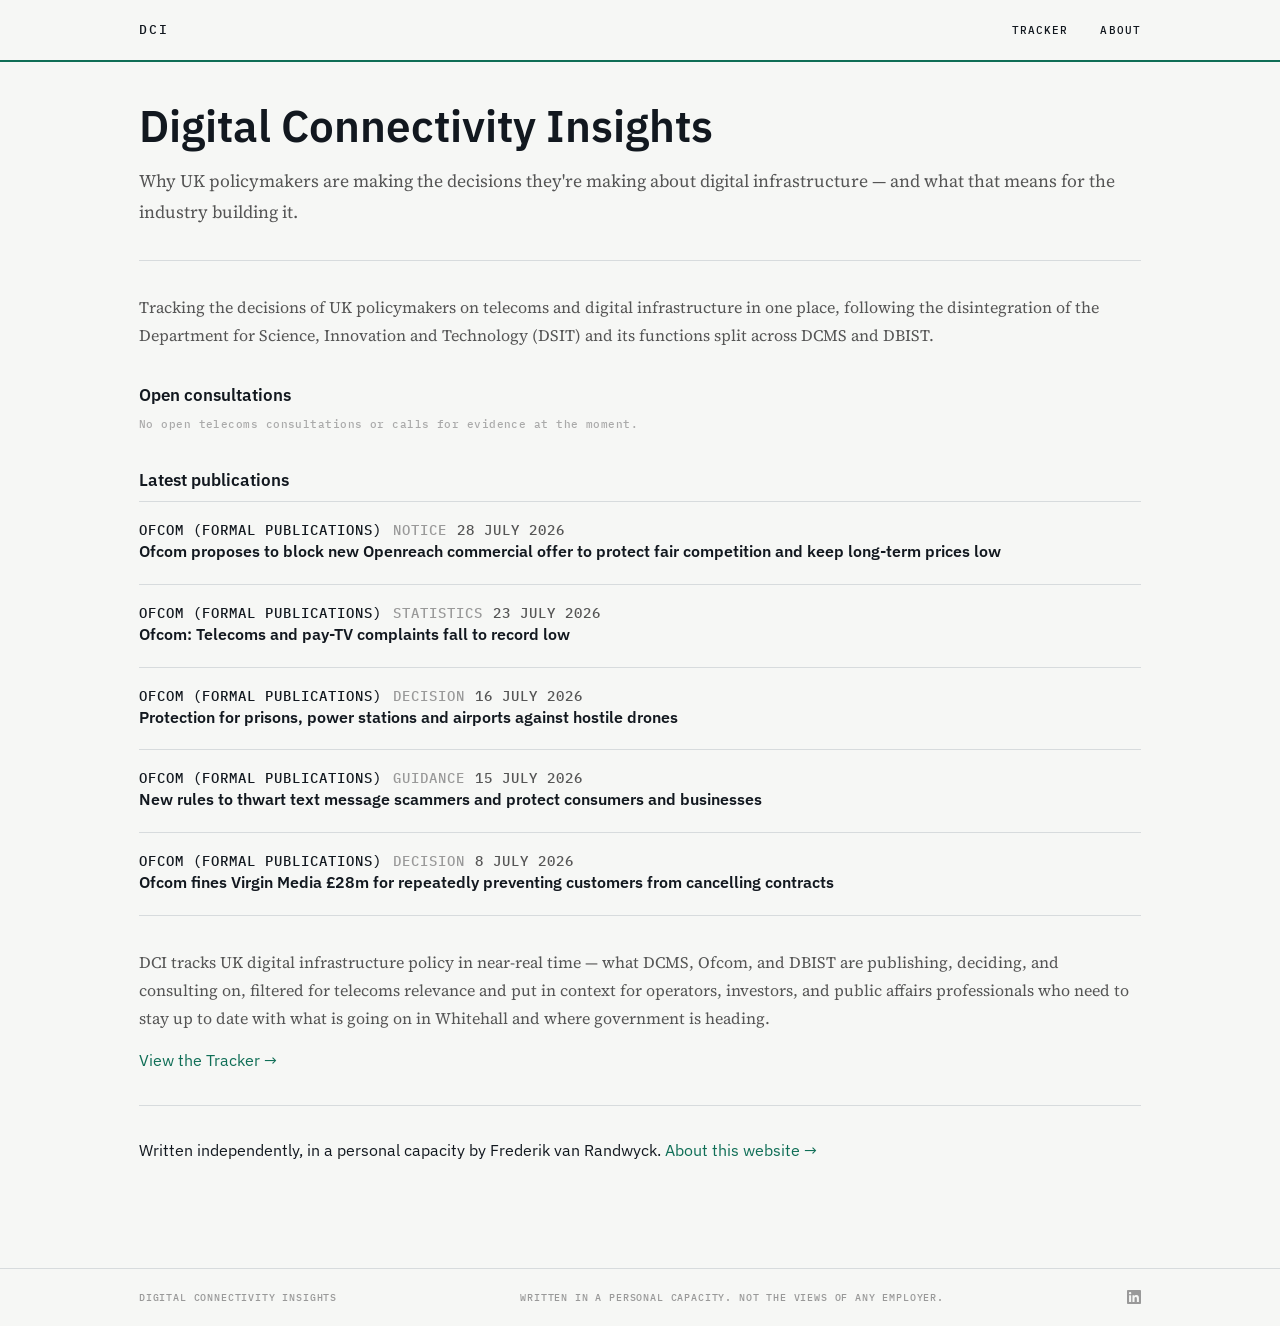
==== index.html @ fc5053cb "Fix homepage link text and destinations 'About this website' link now points to tracker.html with te" ====
<!DOCTYPE html>
<html lang="en">
<head>
  <meta charset="UTF-8">
  <meta name="viewport" content="width=device-width, initial-scale=1.0">
  <title>Digital Connectivity Insights</title>
  <link rel="preconnect" href="https://fonts.googleapis.com">
  <link rel="preconnect" href="https://fonts.gstatic.com" crossorigin>
  <link href="https://fonts.googleapis.com/css2?family=IBM+Plex+Mono:wght@500&family=IBM+Plex+Sans:wght@400;600&family=Source+Serif+4:ital,wght@0,400;1,400&display=swap" rel="stylesheet">
  <link rel="stylesheet" href="css/style.css">
</head>
<body class="wide">

  <nav>
    <div class="nav-inner">
      <a href="index.html" class="site-name">DCI</a>
      <a href="tracker.html">Tracker</a>
      <a href="about.html">About</a>
    </div>
  </nav>

  <main>
    <section class="hero">
      <h1>Digital Connectivity Insights</h1>
      <p class="tagline">Why UK policymakers are making the decisions they're making about digital infrastructure — and what that means for the industry building it.</p>
    </section>

    <p class="home-tracker-cta">Tracking the decisions of UK policymakers on telecoms and digital infrastructure in one place, following the disintegration of the Department for Science, Innovation and Technology (DSIT) and its functions split across DCMS and DBIST.</p>

    <section class="home-section">
      <h2>Open consultations</h2>
      <div id="open-consultations"><p class="no-results">Loading…</p></div>
    </section>

    <section class="home-section">
      <h2>Latest publications</h2>
      <div id="latest-publications"><p class="no-results">Loading…</p></div>
    </section>

    <p class="home-tracker-cta">DCI tracks UK digital infrastructure policy in near-real time — what DCMS, Ofcom, and DBIST are publishing, deciding, and consulting on, filtered for telecoms relevance and put in context for operators, investors, and public affairs professionals who need to stay up to date with what is going on in Whitehall and where government is heading.</p>

    <p><a href="tracker.html">View the Tracker →</a></p>

    <hr>

    <p>Written independently, in a personal capacity by Frederik van Randwyck. <a href="about.html">About this website →</a></p>
  </main>

  <footer>
    <div class="footer-inner">
      <span>Digital Connectivity Insights</span>
      <span>Written in a personal capacity. Not the views of any employer.</span>
      <a href="https://www.linkedin.com/in/frederik-van-randwyck-b518a2125/" class="footer-linkedin" target="_blank" rel="noopener" aria-label="LinkedIn profile">
        <svg xmlns="http://www.w3.org/2000/svg" viewBox="0 0 24 24" width="14" height="14" fill="currentColor" aria-hidden="true"><path d="M20.447 20.452h-3.554v-5.569c0-1.328-.027-3.037-1.852-3.037-1.853 0-2.136 1.445-2.136 2.939v5.667H9.351V9h3.414v1.561h.046c.477-.9 1.637-1.85 3.37-1.85 3.601 0 4.267 2.37 4.267 5.455v6.286zM5.337 7.433c-1.144 0-2.063-.926-2.063-2.065 0-1.138.92-2.063 2.063-2.063 1.14 0 2.064.925 2.064 2.063 0 1.139-.925 2.065-2.064 2.065zm1.782 13.019H3.555V9h3.564v11.452zM22.225 0H1.771C.792 0 0 .774 0 1.729v20.542C0 23.227.792 24 1.771 24h20.451C23.2 24 24 23.227 24 22.271V1.729C24 .774 23.2 0 22.222 0h.003z"/></svg>
      </a>
    </div>
  </footer>

  <script src="js/manual-entries.js"></script>
  <script src="js/dci-data.js"></script>
  <script src="js/home-page.js"></script>

</body>
</html>
---- css/style.css ----
/* ── Fonts ────────────────────────────────────────────────────────────────────
   IBM Plex Sans  400/600  — headings, UI chrome
   Source Serif 4 400/ital — body prose (About page, homepage tagline)
   IBM Plex Mono  500      — all tags, dates, labels, nav, tracker chrome
   ─────────────────────────────────────────────────────────────────────────── */

/* ── Custom properties ────────────────────────────────────────────────────── */

:root {
  --paper:    #F6F7F5;
  --ink:      #12181F;
  --teal:     #0F6E56;
  --hairline: #D7DBDD;

  --sans:  'IBM Plex Sans',  system-ui, sans-serif;
  --serif: 'Source Serif 4', Georgia, serif;
  --mono:  'IBM Plex Mono',  'Courier New', monospace;
}

/* ── Reset ────────────────────────────────────────────────────────────────── */

*, *::before, *::after {
  box-sizing: border-box;
  margin: 0;
  padding: 0;
}

/* ── Base ─────────────────────────────────────────────────────────────────── */

body {
  font-family: var(--sans);
  font-size: 16px;
  line-height: 1.6;
  color: var(--ink);
  background: var(--paper);
}

a {
  color: var(--teal);
  text-decoration: none;
}

a:hover {
  text-decoration: underline;
}

/* ── Navigation ───────────────────────────────────────────────────────────── */

nav {
  padding: 1.25rem 0 0;
}

nav .nav-inner {
  max-width: 800px;
  margin: 0 auto;
  padding: 0 1.5rem 1.25rem;
  display: flex;
  align-items: baseline;
  gap: 2rem;
}

nav .site-name {
  font-family: var(--mono);
  font-weight: 500;
  font-size: 0.8rem;
  letter-spacing: 0.14em;
  text-transform: uppercase;
  text-decoration: none;
  color: var(--ink);
  margin-right: auto;
}

nav a {
  font-family: var(--mono);
  font-weight: 500;
  font-size: 0.7rem;
  letter-spacing: 0.1em;
  text-transform: uppercase;
  text-decoration: none;
  color: var(--ink);
}

nav a:hover {
  color: var(--teal);
  text-decoration: none;
}

nav a.active {
  color: var(--teal);
}

/* ── Nav rule ─────────────────────────────────────────────────────────────── */

nav::after {
  content: '';
  display: block;
  height: 2px;
  background: var(--teal);
}

/* ── Page layout ──────────────────────────────────────────────────────────── */

main {
  max-width: 800px;
  margin: 0 auto;
  padding: 2.5rem 1.5rem;
}

footer {
  border-top: 1px solid var(--hairline);
  padding: 1.25rem 0;
  margin-top: 3rem;
}

footer .footer-inner {
  max-width: 800px;
  margin: 0 auto;
  padding: 0 1.5rem;
  font-family: var(--mono);
  font-weight: 500;
  font-size: 0.65rem;
  letter-spacing: 0.08em;
  text-transform: uppercase;
  color: #999;
  display: flex;
  align-items: center;
  justify-content: space-between;
  flex-wrap: wrap;
  gap: 0.5rem;
}

.footer-linkedin {
  display: flex;
  align-items: center;
  color: #999;
}

.footer-linkedin:hover {
  color: var(--teal);
  text-decoration: none;
}

/* ── Typography ───────────────────────────────────────────────────────────── */

h1 {
  font-family: var(--sans);
  font-weight: 600;
  font-size: 2rem;
  line-height: 1.15;
  margin-bottom: 1rem;
}

h2 {
  font-family: var(--sans);
  font-weight: 600;
  font-size: 1.05rem;
  line-height: 1.3;
  margin-top: 2.25rem;
  margin-bottom: 0.6rem;
}

h3 {
  font-family: var(--sans);
  font-weight: 600;
  font-size: 0.975rem;
  line-height: 1.4;
  margin-bottom: 0.2rem;
}

p {
  margin-bottom: 1rem;
}

ul, ol {
  margin-bottom: 1rem;
  padding-left: 1.5rem;
}

li {
  margin-bottom: 0.3rem;
}

hr {
  border: none;
  border-top: 1px solid var(--hairline);
  margin: 2rem 0;
}

/* ── Homepage hero ────────────────────────────────────────────────────────── */

.hero {
  border-bottom: 1px solid var(--hairline);
  padding-bottom: 2rem;
}

.hero h1 {
  font-size: 2.75rem;
  line-height: 1.08;
}

.hero .tagline {
  font-family: var(--serif);
  font-size: 1.1rem;
  line-height: 1.75;
  color: #555;
  margin-top: 0.85rem;
  margin-bottom: 0;
}

/* ── Homepage sections ────────────────────────────────────────────────────── */

.home-section {
  margin-bottom: 0.5rem;
}

.home-item {
  padding-top: 0.75rem;
  padding-bottom: 0.75rem;
}

.home-tracker-cta {
  font-family: var(--serif);
  font-size: 1rem;
  line-height: 1.75;
  color: #555;
  margin-top: 2rem;
}

/* ── Tracker page ─────────────────────────────────────────────────────────── */

.tracker-meta {
  font-family: var(--mono);
  font-weight: 500;
  font-size: 0.7rem;
  letter-spacing: 0.06em;
  text-transform: uppercase;
  color: #888;
  margin-bottom: 1.5rem;
}

.source-filters {
  display: flex;
  gap: 0.5rem;
  flex-wrap: wrap;
  margin-bottom: 1.75rem;
}

.source-filters button {
  font-family: var(--mono);
  font-weight: 500;
  font-size: 0.68rem;
  letter-spacing: 0.08em;
  text-transform: uppercase;
  padding: 0.35rem 0.85rem;
  border: 1px solid var(--hairline);
  background: var(--paper);
  color: var(--ink);
  cursor: pointer;
}

.source-filters button:hover,
.source-filters button.active {
  background: var(--teal);
  color: var(--paper);
  border-color: var(--teal);
}

.tracker-notice {
  border-left: 3px solid var(--teal);
  padding: 0.75rem 1rem;
  font-family: var(--mono);
  font-weight: 500;
  font-size: 0.68rem;
  letter-spacing: 0.04em;
  color: #777;
  margin-bottom: 1.75rem;
  line-height: 1.6;
}

#feed-container {
  display: flex;
  flex-direction: column;
  gap: 0;
}

.feed-item {
  border-top: 1px solid var(--hairline);
  padding: 1rem 0;
}

.feed-item:last-child {
  border-bottom: 1px solid var(--hairline);
}

.feed-item-meta {
  font-family: var(--mono);
  font-weight: 500;
  font-size: 0.68rem;
  color: #999;
  text-transform: uppercase;
  letter-spacing: 0.07em;
  margin-bottom: 0.35rem;
  display: flex;
  flex-wrap: wrap;
  gap: 0.65rem;
  align-items: baseline;
}

.feed-item-meta .source-tag {
  color: var(--ink);
}

.feed-item-meta .type-tag {
  color: #999;
}

.feed-item h3 {
  margin-bottom: 0.3rem;
}

.feed-item h3 a {
  color: var(--ink);
  text-decoration: none;
}

.feed-item h3 a:hover {
  color: var(--teal);
}

.feed-item p {
  font-size: 0.9rem;
  color: #555;
  line-height: 1.6;
  margin-bottom: 0;
}

.no-results {
  font-family: var(--mono);
  font-weight: 500;
  font-size: 0.7rem;
  letter-spacing: 0.04em;
  color: #aaa;
}

/* ── Deadline bar ─────────────────────────────────────────────────────────────
   Status colours (green/amber/red) are functional and unchanged.
   The track background uses --hairline to match the rest of the palette.
   ─────────────────────────────────────────────────────────────────────────── */

.deadline-bar {
  display: flex;
  align-items: center;
  gap: 0.75rem;
  margin-top: 0.75rem;
}

.deadline-bar-track {
  flex: 1;
  height: 6px;
  background: var(--hairline);
  border-radius: 3px;
  overflow: hidden;
}

.deadline-bar-fill {
  height: 100%;
  border-radius: 3px;
}

.deadline-bar-fill.bar-green { background: #4caf50; }
.deadline-bar-fill.bar-amber { background: #e08c00; }
.deadline-bar-fill.bar-red   { background: #c62828; }

.deadline-label {
  font-family: var(--mono);
  font-weight: 500;
  font-size: 0.65rem;
  letter-spacing: 0.07em;
  text-transform: uppercase;
  color: #999;
  white-space: nowrap;
}

.deadline-label.deadline-past {
  color: #c62828;
}

@media (max-width: 600px) {
  .deadline-bar {
    flex-direction: column;
    align-items: stretch;
    gap: 0.3rem;
  }
}

/* ── Analysis page ────────────────────────────────────────────────────────── */

.analysis-intro {
  font-family: var(--serif);
  color: #555;
  margin-bottom: 2rem;
}

.analysis-item {
  border-top: 1px solid var(--hairline);
  padding: 1.5rem 0;
}

.analysis-item:last-child {
  border-bottom: 1px solid var(--hairline);
}

.analysis-item-meta {
  font-family: var(--mono);
  font-weight: 500;
  font-size: 0.68rem;
  letter-spacing: 0.07em;
  text-transform: uppercase;
  color: #999;
  margin-bottom: 0.4rem;
}

.analysis-item h2 {
  font-size: 1.25rem;
  margin-top: 0;
  margin-bottom: 0.4rem;
}

.analysis-item h2 a {
  color: var(--ink);
  text-decoration: none;
}

.analysis-item h2 a:hover {
  color: var(--teal);
}

.analysis-item .excerpt {
  font-family: var(--serif);
  color: #555;
  font-size: 0.95rem;
}

.placeholder-message {
  font-family: var(--mono);
  font-weight: 500;
  font-size: 0.7rem;
  letter-spacing: 0.04em;
  color: #aaa;
  border: 1px dashed var(--hairline);
  padding: 2rem;
  text-align: center;
}

/* ── About page ───────────────────────────────────────────────────────────── */

.about-content p,
.about-content li {
  font-family: var(--serif);
  font-size: 1.05rem;
  line-height: 1.8;
}

.about-content li {
  margin-bottom: 0.5rem;
}

.about-content em {
  font-style: italic;
}

/* ── Wide layout (homepage + Tracker) ────────────────────────────────────────
   About page stays at 800px — prose reads better narrow.
   Homepage and Tracker widen to 1050px: these pages are scanned as lists,
   not read as prose, so the standard readability width doesn't apply.
   The extra room lets headlines sit on fewer lines and gives deadline bars
   meaningful space to function as progress indicators.
   ─────────────────────────────────────────────────────────────────────────── */

body.wide nav .nav-inner,
body.wide main,
body.wide footer .footer-inner {
  max-width: 1050px;
}

/* ── Responsive ───────────────────────────────────────────────────────────── */

@media (max-width: 600px) {
  .hero h1 {
    font-size: 2rem;
  }
}
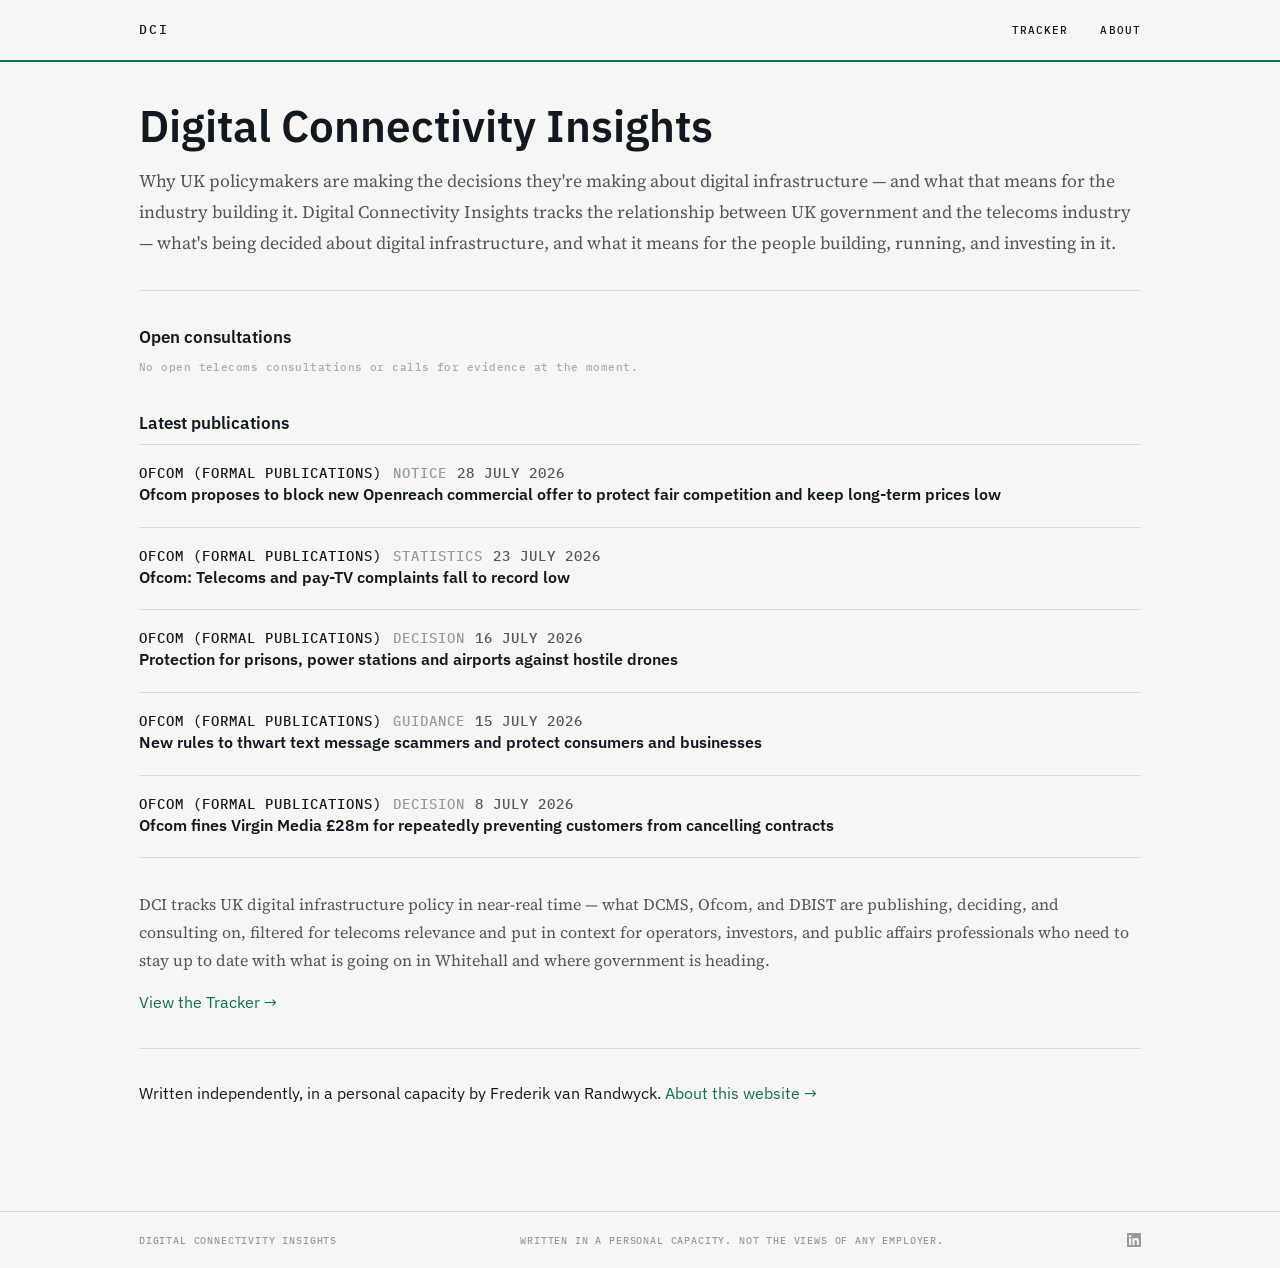
==== commit c08ecd14: "Simplify homepage hero to two clean sentences Merges the tagline and DSIT context paragraph into a s" ====
--- a/index.html
+++ b/index.html
@@ -22,10 +22,8 @@
   <main>
     <section class="hero">
       <h1>Digital Connectivity Insights</h1>
-      <p class="tagline">Why UK policymakers are making the decisions they're making about digital infrastructure — and what that means for the industry building it.</p>
+      <p class="tagline">Why UK policymakers are making the decisions they're making about digital infrastructure — and what that means for the industry building it. Digital Connectivity Insights tracks the relationship between UK government and the telecoms industry — what's being decided about digital infrastructure, and what it means for the people building, running, and investing in it.</p>
     </section>
-
-    <p class="home-tracker-cta">Tracking the decisions of UK policymakers on telecoms and digital infrastructure in one place, following the disintegration of the Department for Science, Innovation and Technology (DSIT) and its functions split across DCMS and DBIST.</p>
 
     <section class="home-section">
       <h2>Open consultations</h2>
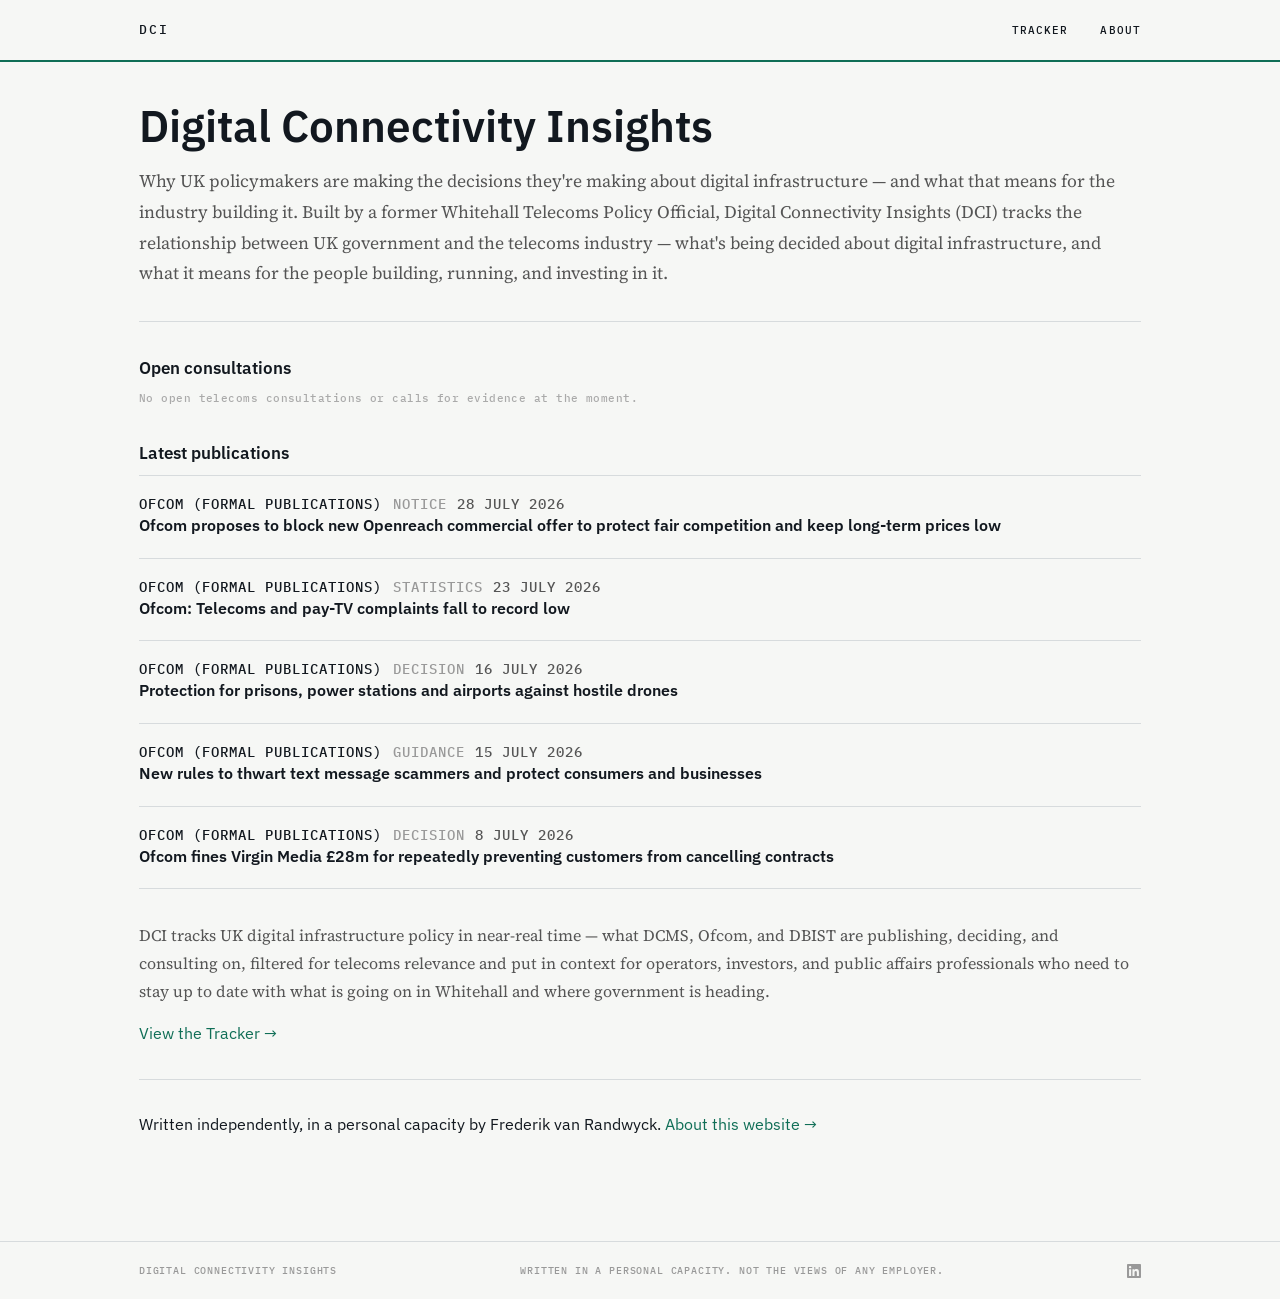
==== commit 92ed1f0f: "Update hero tagline; add LinkedIn link to About page bio Adds 'Built by a former Whitehall Telecoms " ====
--- a/index.html
+++ b/index.html
@@ -22,7 +22,7 @@
   <main>
     <section class="hero">
       <h1>Digital Connectivity Insights</h1>
-      <p class="tagline">Why UK policymakers are making the decisions they're making about digital infrastructure — and what that means for the industry building it. Digital Connectivity Insights tracks the relationship between UK government and the telecoms industry — what's being decided about digital infrastructure, and what it means for the people building, running, and investing in it.</p>
+      <p class="tagline">Why UK policymakers are making the decisions they're making about digital infrastructure — and what that means for the industry building it. Built by a former Whitehall Telecoms Policy Official, Digital Connectivity Insights (DCI) tracks the relationship between UK government and the telecoms industry — what's being decided about digital infrastructure, and what it means for the people building, running, and investing in it.</p>
     </section>
 
     <section class="home-section">
--- a/css/style.css
+++ b/css/style.css
@@ -469,6 +469,23 @@
   font-style: italic;
 }
 
+.about-content p.bio-contact {
+  font-family: var(--mono);
+  font-size: 0.75rem;
+  font-weight: 500;
+  letter-spacing: 0.03em;
+  color: #888;
+  margin-top: 0.25rem;
+}
+
+.about-content p.bio-contact a {
+  color: #888;
+}
+
+.about-content p.bio-contact a:hover {
+  color: var(--teal);
+}
+
 /* ── Wide layout (homepage + Tracker) ────────────────────────────────────────
    About page stays at 800px — prose reads better narrow.
    Homepage and Tracker widen to 1050px: these pages are scanned as lists,
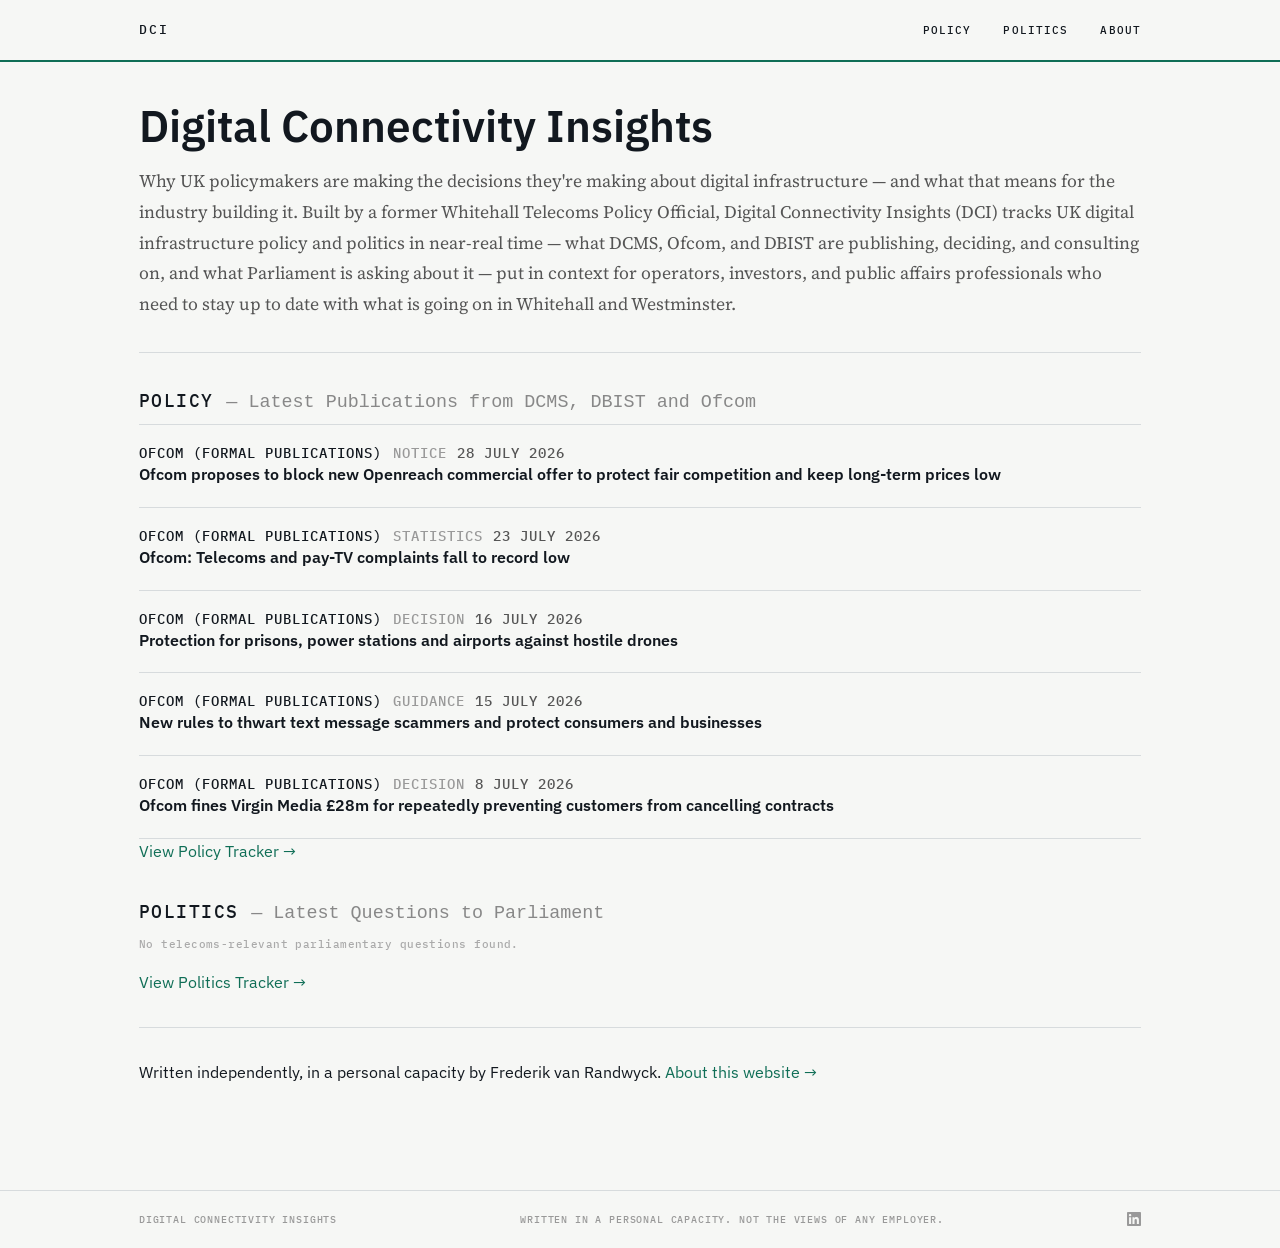
==== commit 90750ac9: "Restructure homepage into parallel Policy/Politics sections, move Open Consultations to policy.html " ====
--- a/index.html
+++ b/index.html
@@ -14,7 +14,8 @@
   <nav>
     <div class="nav-inner">
       <a href="index.html" class="site-name">DCI</a>
-      <a href="tracker.html">Tracker</a>
+      <a href="policy.html">Policy</a>
+      <a href="politics.html">Politics</a>
       <a href="about.html">About</a>
     </div>
   </nav>
@@ -22,22 +23,20 @@
   <main>
     <section class="hero">
       <h1>Digital Connectivity Insights</h1>
-      <p class="tagline">Why UK policymakers are making the decisions they're making about digital infrastructure — and what that means for the industry building it. Built by a former Whitehall Telecoms Policy Official, Digital Connectivity Insights (DCI) tracks the relationship between UK government and the telecoms industry — what's being decided about digital infrastructure, and what it means for the people building, running, and investing in it.</p>
+      <p class="tagline">Why UK policymakers are making the decisions they're making about digital infrastructure — and what that means for the industry building it. Built by a former Whitehall Telecoms Policy Official, Digital Connectivity Insights (DCI) tracks UK digital infrastructure policy and politics in near-real time — what DCMS, Ofcom, and DBIST are publishing, deciding, and consulting on, and what Parliament is asking about it — put in context for operators, investors, and public affairs professionals who need to stay up to date with what is going on in Whitehall and Westminster.</p>
     </section>
 
     <section class="home-section">
-      <h2>Open consultations</h2>
-      <div id="open-consultations"><p class="no-results">Loading…</p></div>
+      <h2 class="section-heading">Policy <span class="section-heading-detail">— Latest Publications from DCMS, DBIST and Ofcom</span></h2>
+      <div id="latest-publications"><p class="no-results">Loading…</p></div>
+      <p><a href="policy.html">View Policy Tracker →</a></p>
     </section>
 
     <section class="home-section">
-      <h2>Latest publications</h2>
-      <div id="latest-publications"><p class="no-results">Loading…</p></div>
+      <h2 class="section-heading">Politics <span class="section-heading-detail">— Latest Questions to Parliament</span></h2>
+      <div id="latest-questions"><p class="no-results">Fetching Parliamentary data — this can take up to 20 seconds…</p></div>
+      <p><a href="politics.html">View Politics Tracker →</a></p>
     </section>
-
-    <p class="home-tracker-cta">DCI tracks UK digital infrastructure policy in near-real time — what DCMS, Ofcom, and DBIST are publishing, deciding, and consulting on, filtered for telecoms relevance and put in context for operators, investors, and public affairs professionals who need to stay up to date with what is going on in Whitehall and where government is heading.</p>
-
-    <p><a href="tracker.html">View the Tracker →</a></p>
 
     <hr>
 
--- a/css/style.css
+++ b/css/style.css
@@ -213,17 +213,36 @@
   margin-bottom: 0.5rem;
 }
 
+/* Section masthead ("Policy" / "Politics" on the homepage, "Open
+   Consultations" / "Tracker" on policy.html) — reuses the site's existing
+   mono/uppercase/letter-spaced "data chrome" language already applied to
+   tags, nav, and tracker-meta, rather than a new style, but sized larger
+   than that meta-text convention so it reads clearly as a masthead. */
+.section-heading {
+  font-family: var(--mono);
+  font-weight: 500;
+  font-size: 1.15rem;
+  letter-spacing: 0.08em;
+  text-transform: uppercase;
+  margin-top: 2.25rem;
+  margin-bottom: 0.6rem;
+}
+
+/* Trailing descriptive clause folded into the same heading line (e.g.
+   "Policy — Latest Publications from DCMS, DBIST and Ofcom") — a full
+   sentence in uppercase tracked mono reads as a wall of shouting, so the
+   detail half drops the caps/tracking/weight and picks up a muted colour,
+   leaving only the short label ("Policy") as the bold masthead. */
+.section-heading-detail {
+  text-transform: none;
+  letter-spacing: normal;
+  font-weight: 400;
+  color: #888;
+}
+
 .home-item {
   padding-top: 0.75rem;
   padding-bottom: 0.75rem;
-}
-
-.home-tracker-cta {
-  font-family: var(--serif);
-  font-size: 1rem;
-  line-height: 1.75;
-  color: #555;
-  margin-top: 2rem;
 }
 
 /* ── Tracker page ─────────────────────────────────────────────────────────── */
@@ -325,6 +344,21 @@
 
 .feed-item h3 a:hover {
   color: var(--teal);
+}
+
+/* Politics tracker: combined member-name + topic headline/link, coloured
+   by house — deliberately muted/deeper than the deadline bar's bright
+   red/amber/green so it can't be misread as a status indicator. The
+   House word in the meta line below stays plain (no colour, no
+   underline), matching the other meta-line elements. */
+.feed-item h3.pq-house-commons a {
+  color: #2f5233;
+  text-decoration: underline;
+}
+
+.feed-item h3.pq-house-lords a {
+  color: #6d1f2f;
+  text-decoration: underline;
 }
 
 .feed-item p {
@@ -393,6 +427,48 @@
   }
 }
 
+/* ── Load more ────────────────────────────────────────────────────────────── */
+
+.load-more-wrap {
+  margin-top: 1.5rem;
+  display: flex;
+  flex-direction: column;
+  align-items: flex-start;
+  gap: 0.5rem;
+}
+
+#load-more-btn {
+  font-family: var(--mono);
+  font-weight: 500;
+  font-size: 0.68rem;
+  letter-spacing: 0.08em;
+  text-transform: uppercase;
+  padding: 0.5rem 1.25rem;
+  border: 1px solid var(--teal);
+  background: var(--paper);
+  color: var(--teal);
+  cursor: pointer;
+}
+
+#load-more-btn:hover:not(:disabled) {
+  background: var(--teal);
+  color: var(--paper);
+}
+
+#load-more-btn:disabled {
+  opacity: 0.5;
+  cursor: default;
+}
+
+#load-more-status {
+  font-family: var(--mono);
+  font-weight: 500;
+  font-size: 0.65rem;
+  letter-spacing: 0.07em;
+  text-transform: uppercase;
+  color: #999;
+}
+
 /* ── Analysis page ────────────────────────────────────────────────────────── */
 
 .analysis-intro {
@@ -465,25 +541,12 @@
   margin-bottom: 0.5rem;
 }
 
+.about-content h2 {
+  font-size: 1.3rem;
+}
+
 .about-content em {
   font-style: italic;
-}
-
-.about-content p.bio-contact {
-  font-family: var(--mono);
-  font-size: 0.75rem;
-  font-weight: 500;
-  letter-spacing: 0.03em;
-  color: #888;
-  margin-top: 0.25rem;
-}
-
-.about-content p.bio-contact a {
-  color: #888;
-}
-
-.about-content p.bio-contact a:hover {
-  color: var(--teal);
 }
 
 /* ── Wide layout (homepage + Tracker) ────────────────────────────────────────
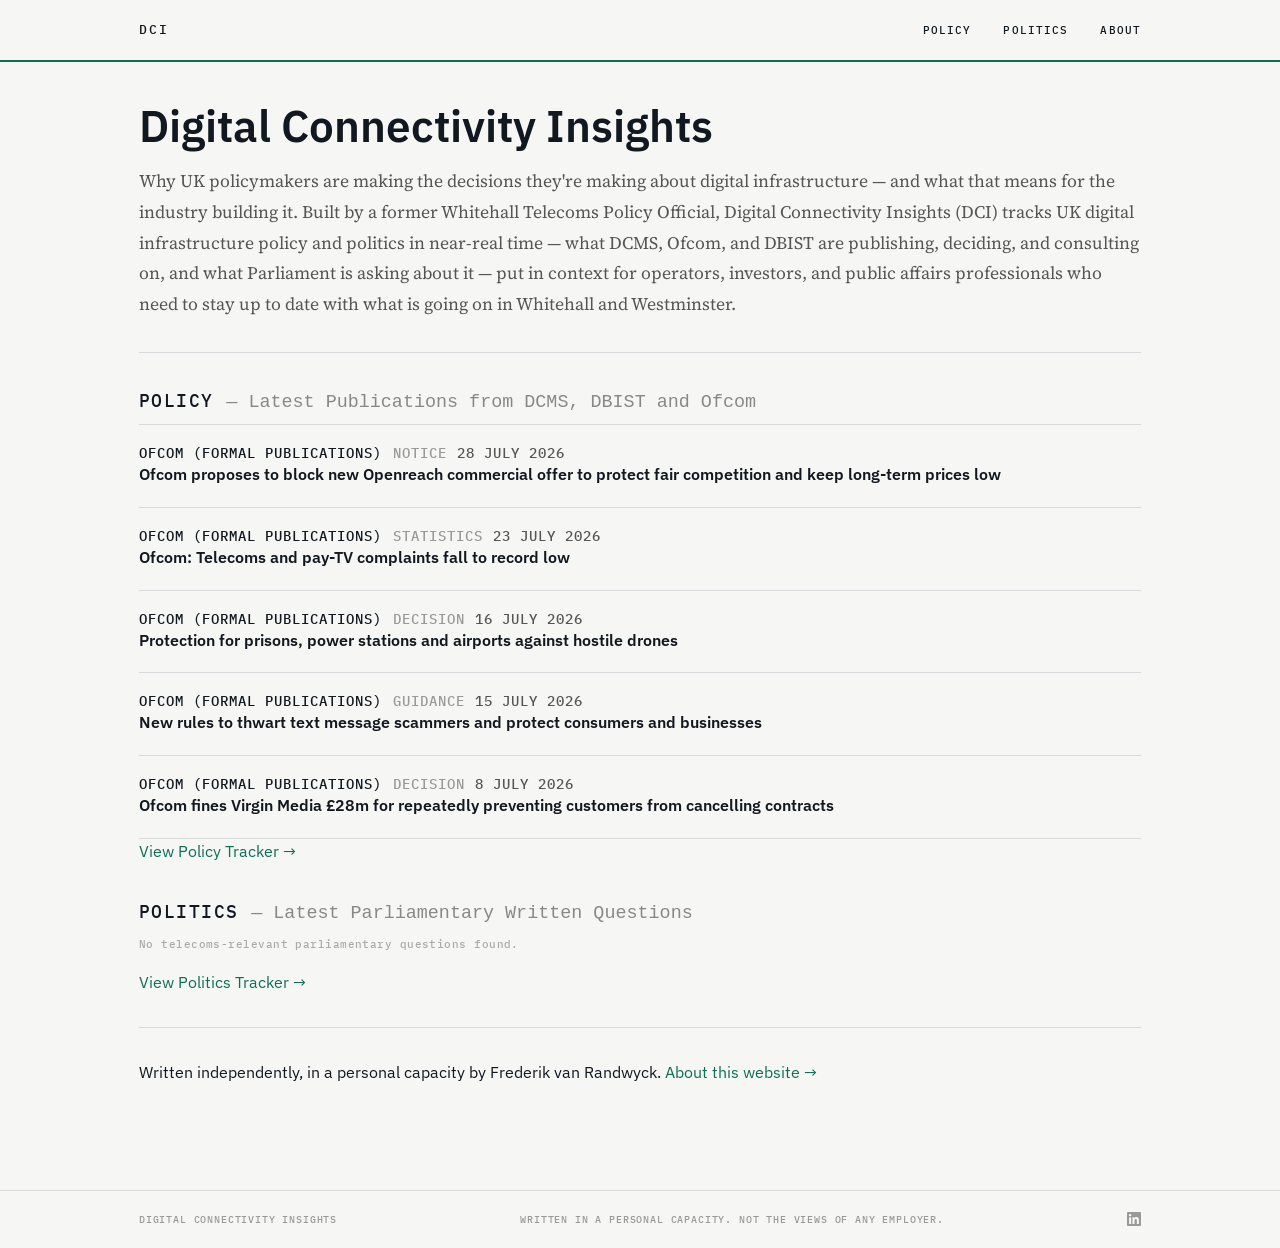
==== commit 94677b69: "Fix inaccurate Politics section heading wording "Latest Questions to Parliament" implied questions d" ====
--- a/index.html
+++ b/index.html
@@ -33,7 +33,7 @@
     </section>
 
     <section class="home-section">
-      <h2 class="section-heading">Politics <span class="section-heading-detail">— Latest Questions to Parliament</span></h2>
+      <h2 class="section-heading">Politics <span class="section-heading-detail">— Latest Parliamentary Written Questions</span></h2>
       <div id="latest-questions"><p class="no-results">Fetching Parliamentary data — this can take up to 20 seconds…</p></div>
       <p><a href="politics.html">View Politics Tracker →</a></p>
     </section>
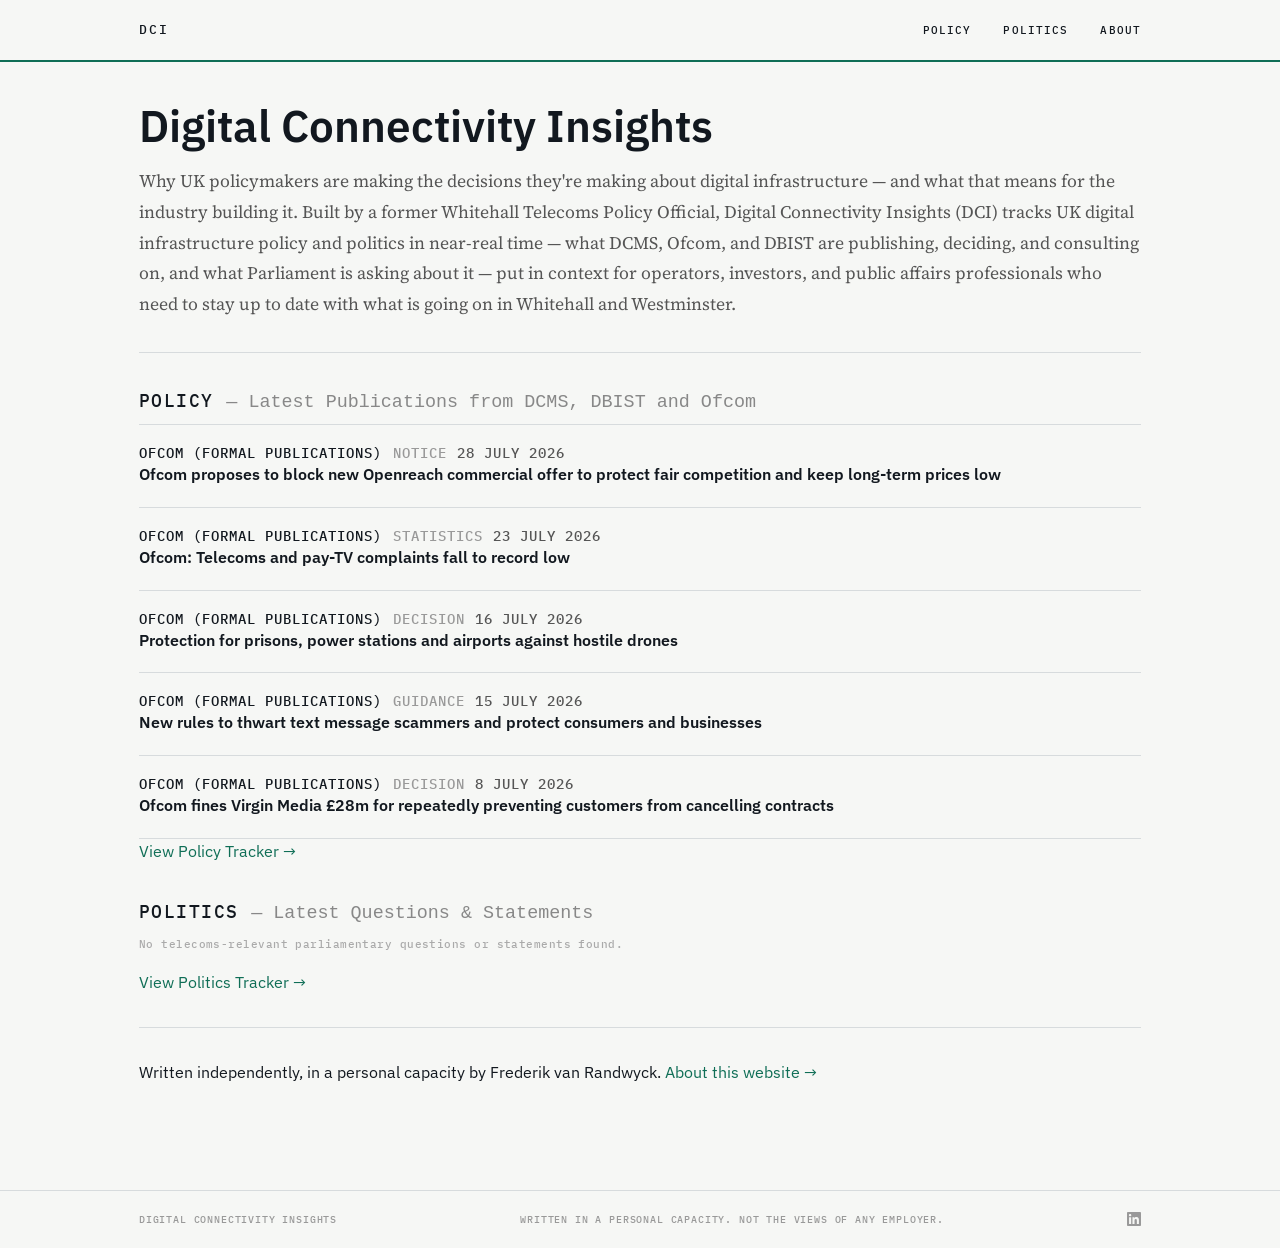
==== commit 1b605742: "Add Written Ministerial Statements to the Politics tracker, merged into the Questions feed New secon" ====
--- a/index.html
+++ b/index.html
@@ -33,7 +33,7 @@
     </section>
 
     <section class="home-section">
-      <h2 class="section-heading">Politics <span class="section-heading-detail">— Latest Parliamentary Written Questions</span></h2>
+      <h2 class="section-heading">Politics <span class="section-heading-detail">— Latest Questions & Statements</span></h2>
       <div id="latest-questions"><p class="no-results">Fetching Parliamentary data — this can take up to 20 seconds…</p></div>
       <p><a href="politics.html">View Politics Tracker →</a></p>
     </section>
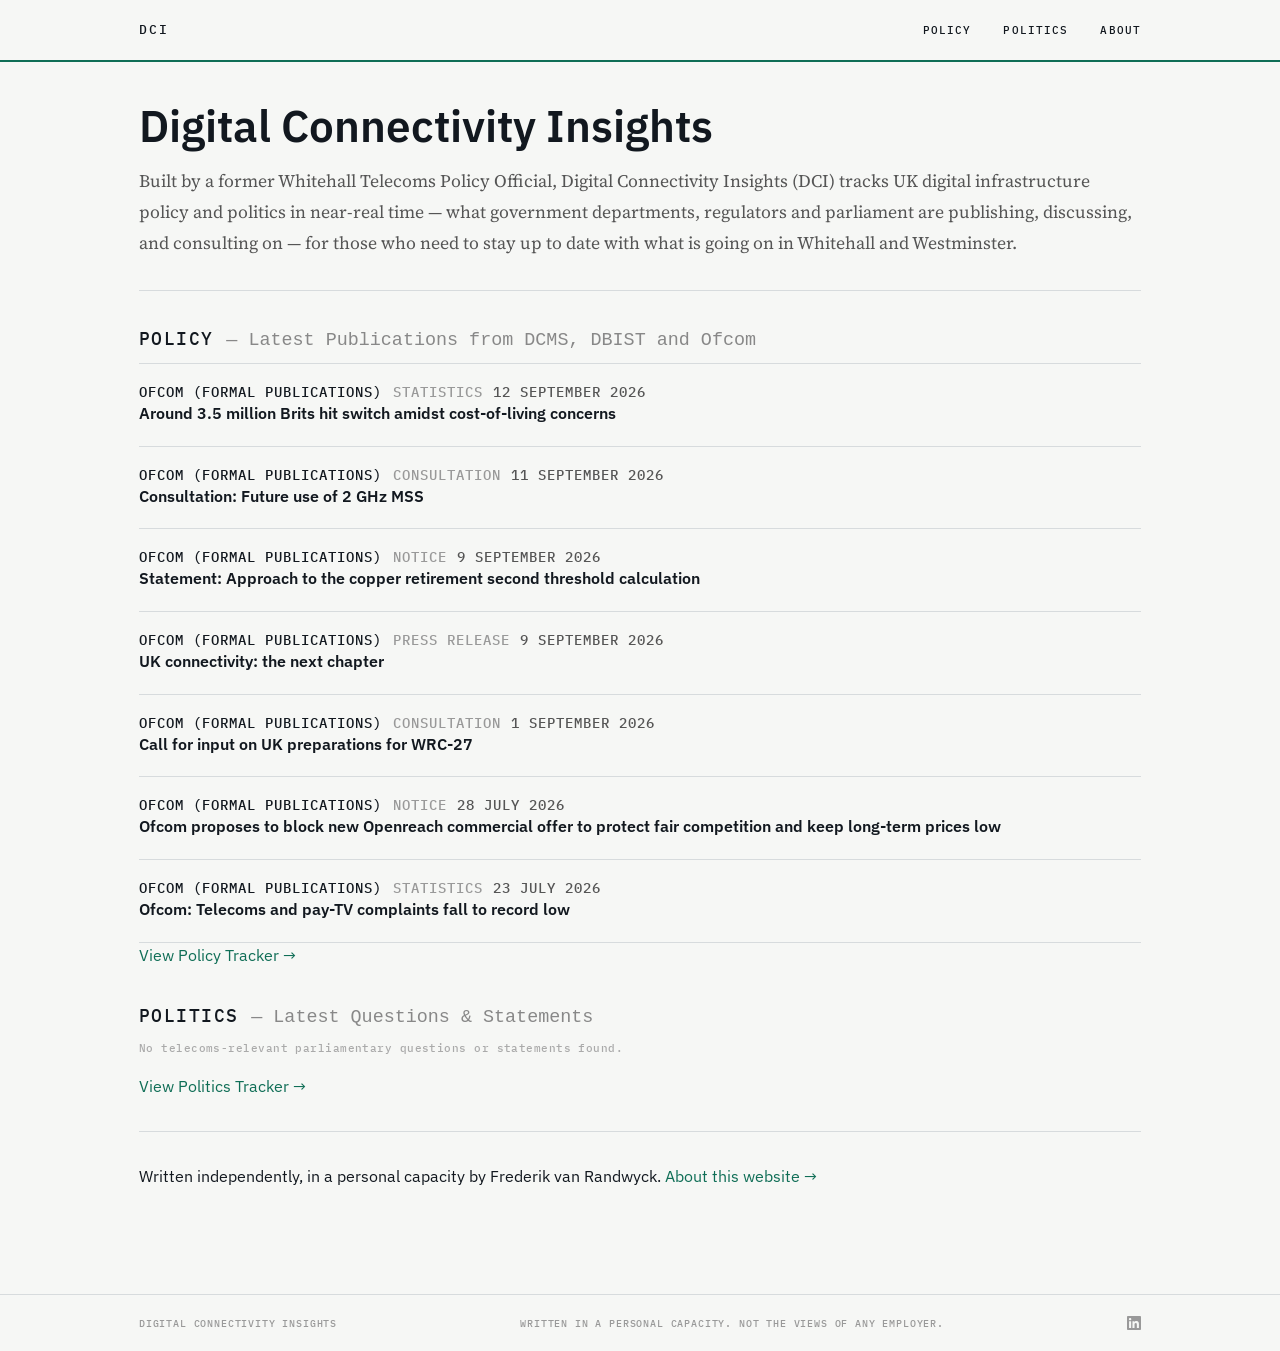
==== commit d8265083: "Add 6 manual Ofcom entries, simplify homepage hero copy, tidy Politics subhead Manual entries (js/ma" ====
--- a/index.html
+++ b/index.html
@@ -23,7 +23,7 @@
   <main>
     <section class="hero">
       <h1>Digital Connectivity Insights</h1>
-      <p class="tagline">Why UK policymakers are making the decisions they're making about digital infrastructure — and what that means for the industry building it. Built by a former Whitehall Telecoms Policy Official, Digital Connectivity Insights (DCI) tracks UK digital infrastructure policy and politics in near-real time — what DCMS, Ofcom, and DBIST are publishing, deciding, and consulting on, and what Parliament is asking about it — put in context for operators, investors, and public affairs professionals who need to stay up to date with what is going on in Whitehall and Westminster.</p>
+      <p class="tagline">Built by a former Whitehall Telecoms Policy Official, Digital Connectivity Insights (DCI) tracks UK digital infrastructure policy and politics in near-real time — what government departments, regulators and parliament are publishing, discussing, and consulting on — for those who need to stay up to date with what is going on in Whitehall and Westminster.</p>
     </section>
 
     <section class="home-section">
--- a/css/style.css
+++ b/css/style.css
@@ -361,6 +361,37 @@
   text-decoration: underline;
 }
 
+/* Sitting status — small coloured dot, deliberately muted/distinct from
+   both the deadline bar's bright red/green and the pq-house colours
+   above, so it reads as its own signal rather than a house indicator. */
+.sitting-status-line {
+  font-family: var(--mono);
+  font-weight: 500;
+  font-size: 0.8rem;
+  letter-spacing: 0.03em;
+  color: var(--ink);
+  margin-bottom: 0.4rem;
+  display: flex;
+  align-items: center;
+  gap: 0.5rem;
+}
+
+.sitting-dot {
+  display: inline-block;
+  width: 8px;
+  height: 8px;
+  border-radius: 50%;
+  flex-shrink: 0;
+}
+
+.sitting-dot-sitting {
+  background: #3d7a52;
+}
+
+.sitting-dot-recess {
+  background: #9c3b3b;
+}
+
 .feed-item p {
   font-size: 0.9rem;
   color: #555;
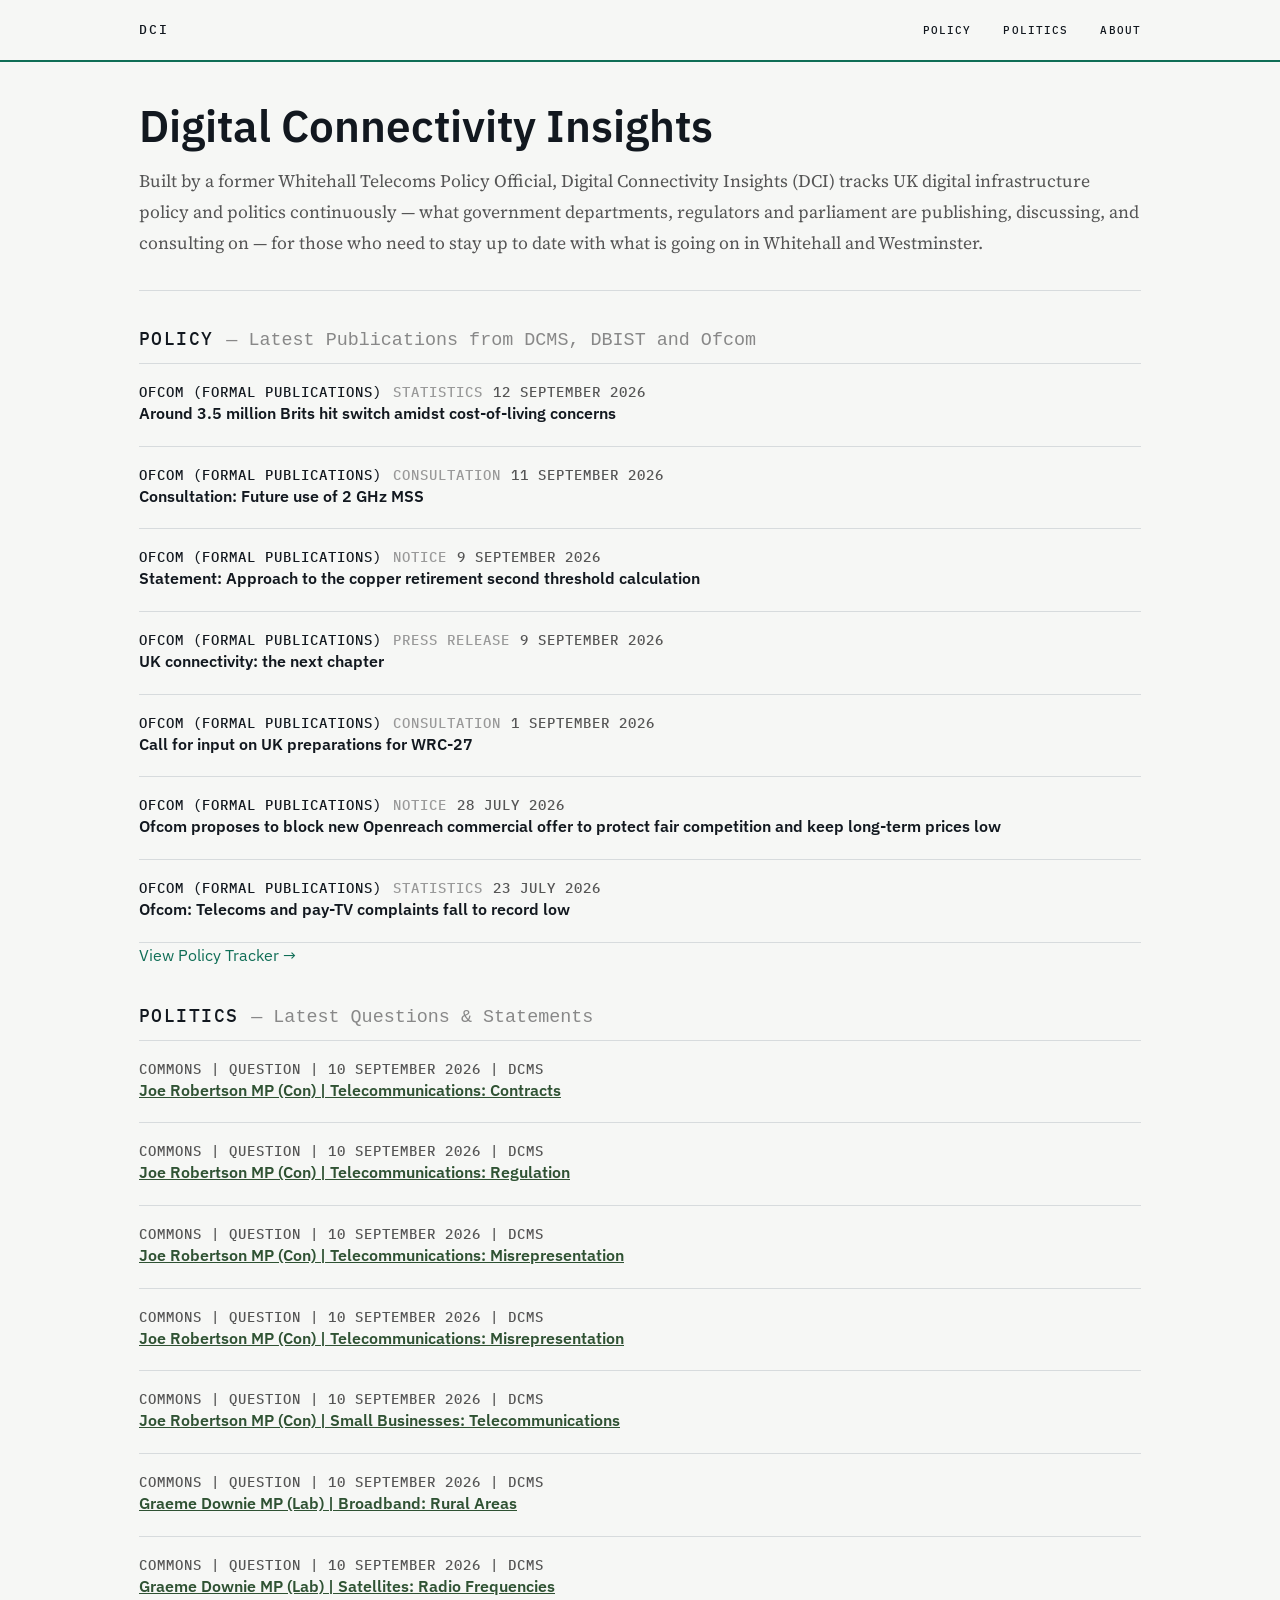
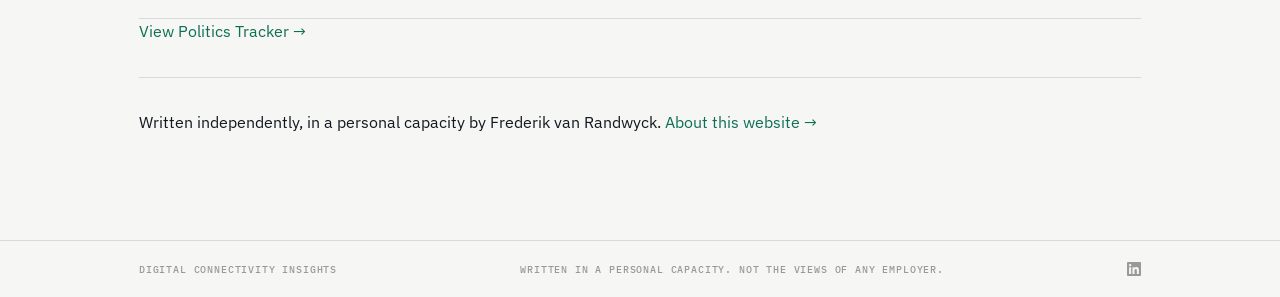
==== commit b34ccfd3: "Pre-fetch Politics tracker data via scheduled GitHub Action instead of live client-side fetching Par" ====
--- a/index.html
+++ b/index.html
@@ -23,7 +23,7 @@
   <main>
     <section class="hero">
       <h1>Digital Connectivity Insights</h1>
-      <p class="tagline">Built by a former Whitehall Telecoms Policy Official, Digital Connectivity Insights (DCI) tracks UK digital infrastructure policy and politics in near-real time — what government departments, regulators and parliament are publishing, discussing, and consulting on — for those who need to stay up to date with what is going on in Whitehall and Westminster.</p>
+      <p class="tagline">Built by a former Whitehall Telecoms Policy Official, Digital Connectivity Insights (DCI) tracks UK digital infrastructure policy and politics continuously — what government departments, regulators and parliament are publishing, discussing, and consulting on — for those who need to stay up to date with what is going on in Whitehall and Westminster.</p>
     </section>
 
     <section class="home-section">
--- a/css/style.css
+++ b/css/style.css
@@ -450,6 +450,68 @@
   color: #c62828;
 }
 
+/* ── Bill stage tracker ───────────────────────────────────────────────────────
+   A continuous row of pill-shaped segments — deliberately NOT the deadline
+   bar's time-based percentage fill or red/amber/green status colours, since
+   a bill's position in the legislative process isn't a countdown to a
+   deadline. Uses the site's neutral chrome tokens (--ink for reached
+   stages, --hairline for upcoming ones) rather than a fourth
+   semantically-loaded colour family, so "progress" reads as structural
+   rather than urgency-coded. The combined current-stage/next-milestone
+   status line lives in the item's normal .feed-item-meta above this
+   tracker, not a separate caption here.
+   ─────────────────────────────────────────────────────────────────────────── */
+
+.stage-tracker {
+  margin-top: 0.75rem;
+}
+
+.stage-tracker-track {
+  display: flex;
+  align-items: center;
+  gap: 2px;
+}
+
+.stage-dot {
+  flex: 1;
+  height: 6px;
+  border-radius: 2px;
+  background: var(--paper);
+  border: 1px solid var(--hairline);
+}
+
+.stage-dot-complete {
+  background: var(--ink);
+  border-color: var(--ink);
+}
+
+.stage-dot-current {
+  height: 9px;
+}
+
+/* House colouring — only ever applied to a stage once it's actually been
+   reached (see renderStageTracker's `reached` check); upcoming stages
+   never get these classes, so they stay neutral hollow segments
+   regardless of which House they'll eventually belong to. Reuses the
+   exact same colours as the pq-house-commons/lords headline classes
+   elsewhere on the Politics tracker, rather than introducing a new hue.
+   Declared after .stage-dot-complete/.stage-dot-current so they take
+   priority when combined with either. */
+.stage-dot-commons {
+  background: #2f5233;
+  border-color: #2f5233;
+}
+
+.stage-dot-lords {
+  background: #6d1f2f;
+  border-color: #6d1f2f;
+}
+
+.stage-dot-upcoming {
+  background: var(--paper);
+  border-color: var(--hairline);
+}
+
 @media (max-width: 600px) {
   .deadline-bar {
     flex-direction: column;
